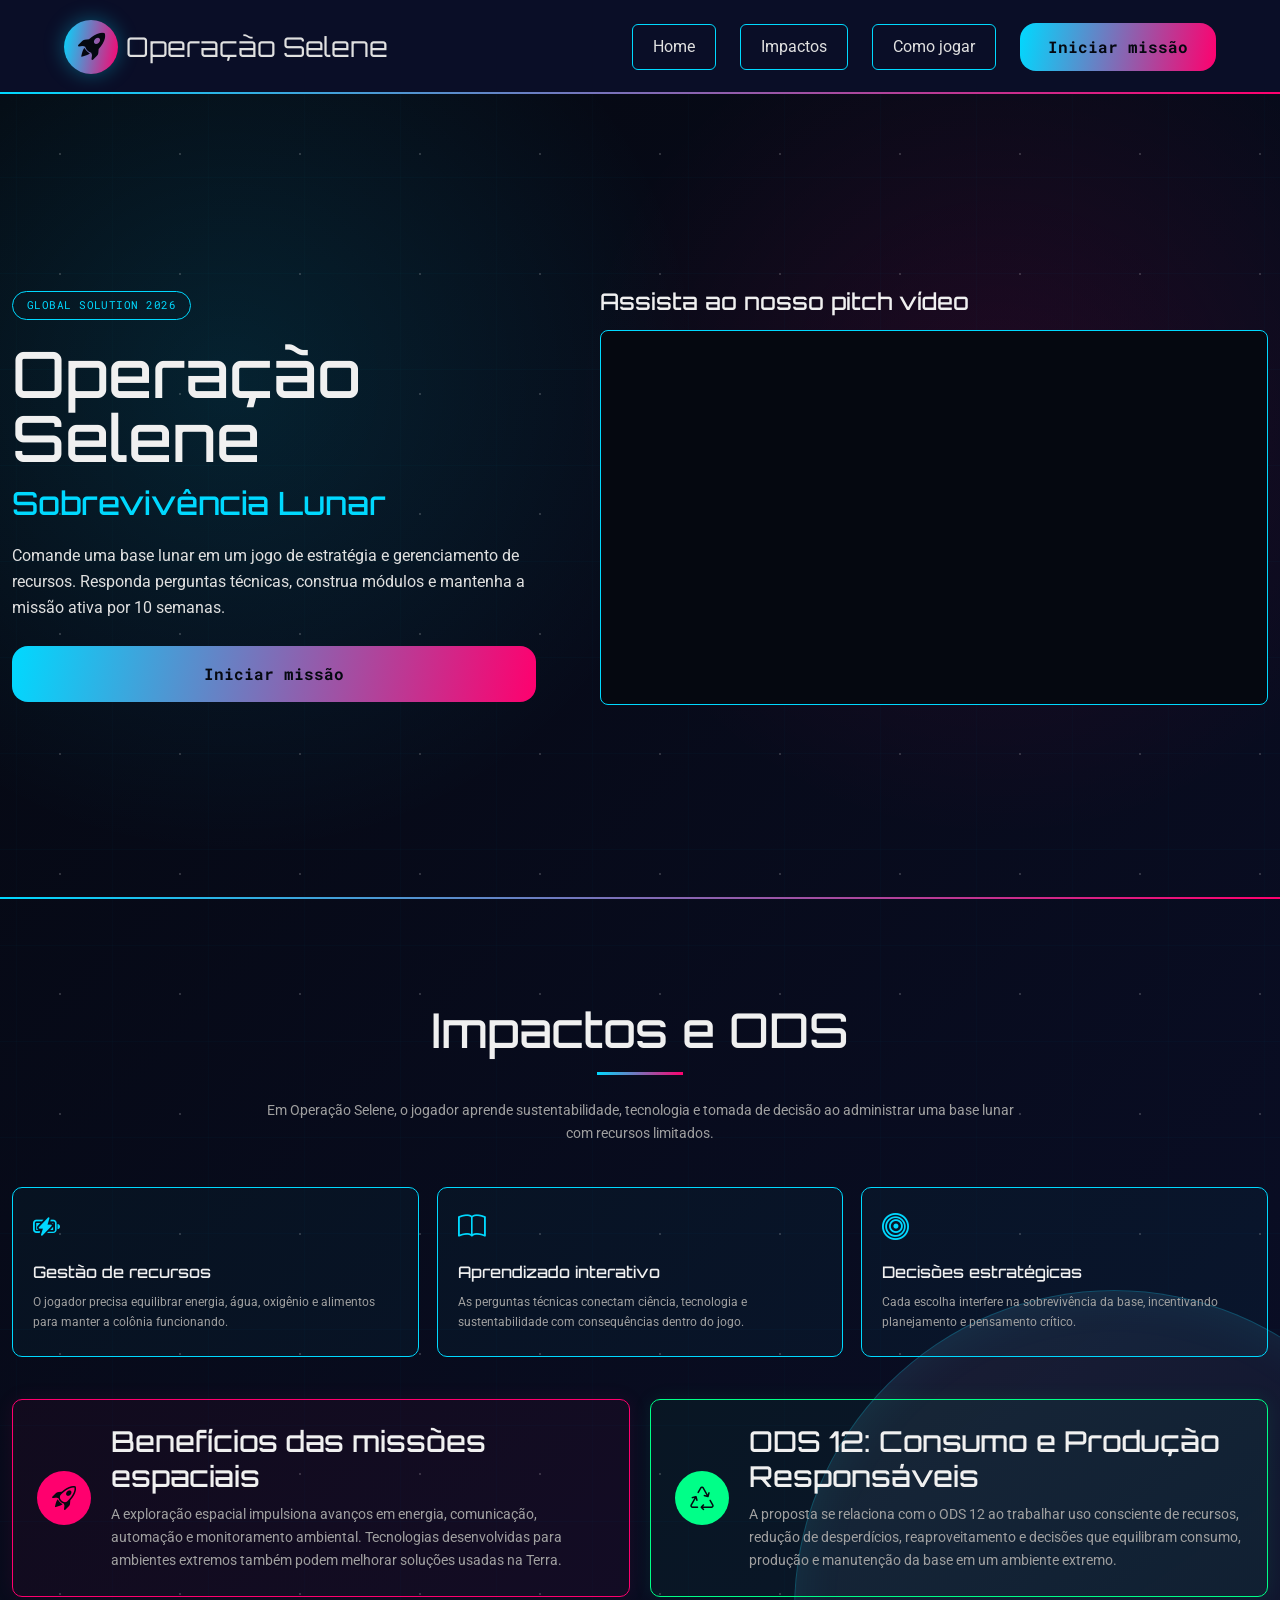
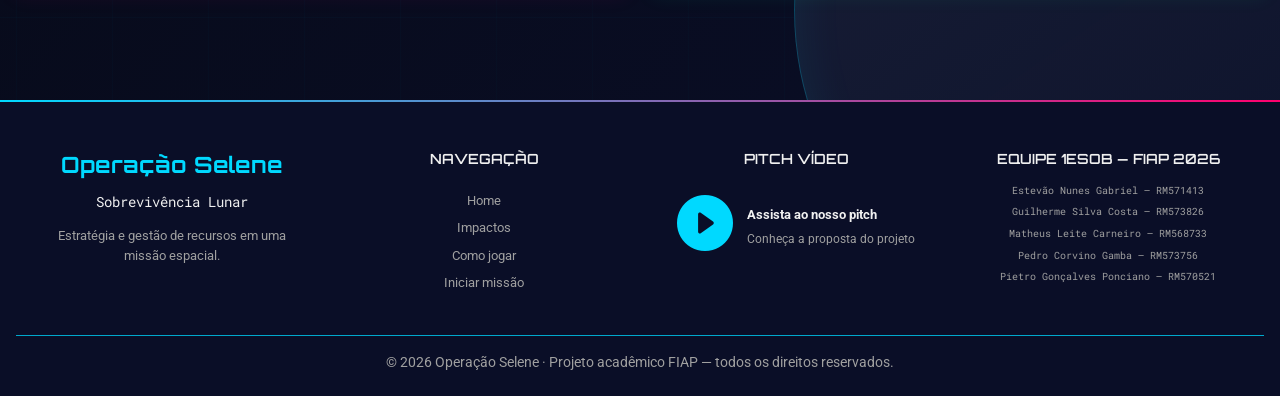
==== index.html @ 8a62bac6 "feat: adiciona a pagina impactos e coloca ela nos footers e navbars das demais paginas" ====
<!doctype html>
<html lang="pt-br">
  <head>
    <meta charset="UTF-8" />
    <meta name="viewport" content="width=device-width, initial-scale=1.0" />
    <link
      rel="stylesheet"
      href="https://cdn.jsdelivr.net/npm/bootstrap-icons@1.13.1/font/bootstrap-icons.min.css"
    />
    <link
      href="https://cdn.jsdelivr.net/npm/bootstrap@5.3.8/dist/css/bootstrap.min.css"
      rel="stylesheet"
      integrity="sha384-sRIl4kxILFvY47J16cr9ZwB07vP4J8+LH7qKQnuqkuIAvNWLzeN8tE5YBujZqJLB"
      crossorigin="anonymous"
    />
    <link rel="stylesheet" href="./src/css/home.css" />
    <title>Operação Selene - Sobrevivência Lunar</title>
  </head>
  <body>
    <header class="borda-gradient-bottom">
      <div class="logo">
        <i class="bi bi-rocket-takeoff-fill logo-icone"></i>
        <p class="logo-texto">Operação Selene</p>
      </div>

      <button
        class="menu-hamburguer"
        id="menu-icone"
        type="button"
        aria-label="Abrir menu"
        aria-expanded="false"
      >
        <span></span>
        <span></span>
        <span></span>
      </button>

      <nav id="nav-menu">
        <ul>
          <li><a href="./index.html" class="nav-section">Home</a></li>
          <li>
            <a href="./src/pages/impactos.html" class="nav-section">Impactos</a>
          </li>
          <li>
            <a href="./src/pages/comoJogar.html" class="nav-section"
              >Como jogar</a
            >
          </li>
          <li>
            <a
              href="./src/pages/game-pages/briefing.html"
              class="nav-section botao-iniciar"
              data-game-start
              >Iniciar missão</a
            >
          </li>
        </ul>
      </nav>
    </header>

    <main class="fundo-espacial">
      <div class="container">
        <section class="hero-section borda-gradient-bottom">
          <div class="hero-conteudo">
            <div class="hero-info">
              <span class="hero-tag">Global Solution 2026</span>

              <h1 class="titulo-hero">Operação Selene</h1>

              <h2 class="subtitulo-hero">Sobrevivência Lunar</h2>

              <p class="texto-hero">
                Comande uma base lunar em um jogo de estratégia e gerenciamento
                de recursos. Responda perguntas técnicas, construa módulos e
                mantenha a missão ativa por 10 semanas.
              </p>
            </div>

            <div class="botoes-hero">
              <a
                href="./src/pages/game-pages/briefing.html"
                class="botao-iniciar"
                data-game-start
                >Iniciar missão</a
              >
            </div>
          </div>

          <div class="hero-media">
            <h2 class="hero-video-titulo">Assista ao nosso pitch vídeo</h2>

            <div class="hero-video">
              <iframe
                src="https://www.youtube-nocookie.com/embed/mi-SV3MQeB4?rel=0&amp;modestbranding=1&amp;iv_load_policy=3&amp;playsinline=1"
                title="Pitch vídeo Operação Selene"
                allow="
                  accelerometer;
                  autoplay;
                  clipboard-write;
                  encrypted-media;
                  gyroscope;
                  picture-in-picture;
                  web-share;
                "
                allowfullscreen
              ></iframe>
            </div>
          </div>
        </section>
      </div>

      <section class="impacto-section">
        <div class="container impacto-conteudo">
          <h2 class="titulo-section">Impactos e ODS</h2>

          <p class="impacto-descricao">
            Em Operação Selene, o jogador aprende sustentabilidade, tecnologia e
            tomada de decisão ao administrar uma base lunar com recursos
            limitados.
          </p>

          <div class="cards-impacto">
            <article class="card-impacto">
              <i class="bi bi-battery-charging" aria-hidden="true"></i>
              <h3>Gestão de recursos</h3>
              <p>
                O jogador precisa equilibrar energia, água, oxigênio e alimentos
                para manter a colônia funcionando.
              </p>
            </article>

            <article class="card-impacto">
              <i class="bi bi-book" aria-hidden="true"></i>
              <h3>Aprendizado interativo</h3>
              <p>
                As perguntas técnicas conectam ciência, tecnologia e
                sustentabilidade com consequências dentro do jogo.
              </p>
            </article>

            <article class="card-impacto">
              <i class="bi bi-bullseye" aria-hidden="true"></i>
              <h3>Decisões estratégicas</h3>
              <p>
                Cada escolha interfere na sobrevivência da base, incentivando
                planejamento e pensamento crítico.
              </p>
            </article>
          </div>

          <div class="destaques-impacto">
            <article class="missoes-destaque">
              <i class="bi bi-rocket-takeoff" aria-hidden="true"></i>
              <div>
                <h3>Benefícios das missões espaciais</h3>
                <p>
                  A exploração espacial impulsiona avanços em energia,
                  comunicação, automação e monitoramento ambiental. Tecnologias
                  desenvolvidas para ambientes extremos também podem melhorar
                  soluções usadas na Terra.
                </p>
              </div>
            </article>

            <article class="ods-destaque">
              <i class="bi bi-recycle" aria-hidden="true"></i>
              <div>
                <h3>ODS 12: Consumo e Produção Responsáveis</h3>
                <p>
                  A proposta se relaciona com o ODS 12 ao trabalhar uso
                  consciente de recursos, redução de desperdícios,
                  reaproveitamento e decisões que equilibram consumo, produção e
                  manutenção da base em um ambiente extremo.
                </p>
              </div>
            </article>
          </div>
        </div>
      </section>
    </main>

    <footer class="footer-section">
      <div class="footer-container">
        <div class="footer-grid">
          <section class="footer-marca">
            <a href="./index.html" class="footer-logo">Operação Selene</a>

            <p class="footer-texto-medio">Sobrevivência Lunar</p>

            <p class="footer-texto-fraco">
              Estratégia e gestão de recursos em uma missão espacial.
            </p>
          </section>

          <nav class="footer-navegacao" aria-label="Links do rodapé">
            <p class="footer-titulo">Navegação</p>
            <a href="./index.html" class="footer-navegacao-pagina">Home</a>
            <a href="./src/pages/impactos.html" class="footer-navegacao-pagina"
              >Impactos</a
            >
            <a href="./src/pages/comoJogar.html" class="footer-navegacao-pagina"
              >Como jogar</a
            >
            <a
              href="./src/pages/game-pages/briefing.html"
              class="footer-navegacao-pagina"
              data-game-start
              >Iniciar missão</a
            >
          </nav>

          <section class="footer-pitch">
            <p class="footer-titulo">Pitch vídeo</p>

            <a href="#" target="_blank" class="footer-pitch-link">
              <i class="bi bi-play-circle-fill" aria-hidden="true"></i>
              <span>
                <strong>Assista ao nosso pitch</strong>
                <small>Conheça a proposta do projeto</small>
              </span>
            </a>
          </section>

          <section class="footer-equipe">
            <p class="footer-titulo">Equipe 1ESOB — FIAP 2026</p>
            <ul>
              <li>Estevão Nunes Gabriel — RM571413</li>
              <li>Guilherme Silva Costa — RM573826</li>
              <li>Matheus Leite Carneiro — RM568733</li>
              <li>Pedro Corvino Gamba — RM573756</li>
              <li>Pietro Gonçalves Ponciano — RM570521</li>
            </ul>
          </section>
        </div>

        <p class="footer-copyright">
          © 2026 Operação Selene · Projeto acadêmico FIAP — todos os direitos
          reservados.
        </p>
      </div>
    </footer>

    <script
      src="https://cdn.jsdelivr.net/npm/bootstrap@5.3.8/dist/js/bootstrap.bundle.min.js"
      integrity="sha384-FKyoEForCGlyvwx9Hj09JcYn3nv7wiPVlz7YYwJrWVcXK/BmnVDxM+D2scQbITxI"
      crossorigin="anonymous"
    ></script>
    <script src="./src/js/script.js"></script>
    <script src="./src/js/lunar_game/game-config.js"></script>
    <script src="./src/js/lunar_game/game-state.js"></script>
    <script src="./src/js/lunar_game/game.js"></script>
  </body>
</html>
---- src/css/home.css ----
@import url("./global-style.css");

.container {
  max-width: 1400px;
}

/* Hero */

.hero-section {
  display: flex;
  align-items: center;
  gap: clamp(32px, 5vw, 72px);
  min-height: calc(100vh - 95px);
  padding: clamp(48px, 7vw, 96px) 0;
}

.hero-conteudo {
  display: flex;
  flex: 1 1 44%;
  flex-direction: column;
  align-items: flex-start;
  gap: 24px;
  min-width: 0;
}

.hero-info {
  display: flex;
  flex-direction: column;
  align-items: flex-start;
}

.hero-tag {
  margin-bottom: 22px;
  padding: 5px 14px;
  border: 1px solid var(--color-cyan);
  border-radius: 999px;
  color: var(--color-cyan);
  font-family: var(--font-mono);
  font-size: 0.7rem;
  letter-spacing: 0.04em;
  text-transform: uppercase;
}

.titulo-hero {
  margin: 0;
  color: var(--color-text-lighter);
  font-family: var(--font-title);
  font-size: clamp(2.7rem, 5vw, 5rem);
  line-height: 1;
}

.subtitulo-hero {
  margin: 14px 0 20px;
  color: var(--color-cyan);
  font-family: var(--font-title);
  font-size: clamp(1.4rem, 2.5vw, 2rem);
}

.texto-hero {
  max-width: 680px;
  margin-bottom: 0;
  color: var(--color-text-light);
  font-size: 1rem;
  line-height: 1.65;
}

.botoes-hero {
  display: flex;
  flex-wrap: wrap;
  gap: 14px;
  width: 100%;
  max-width: 680px;
}

.botoes-hero .botao-iniciar {
  display: inline-flex;
  align-items: center;
  justify-content: center;
  width: 100%;
  min-height: 56px;
  padding: 14px clamp(28px, 4vw, 48px);
  text-decoration: none;
  text-align: center;
  transition: transform 0.3s ease;
}

.hero-media {
  display: flex;
  flex: 1 1 56%;
  flex-direction: column;
  gap: 14px;
  min-width: 0;
}

.hero-video-titulo {
  margin: 0;
  color: var(--color-text-lighter);
  font-family: var(--font-title);
  font-size: clamp(1rem, 1.8vw, 1.45rem);
}

.hero-video {
  display: block;
  min-width: 0;
  width: 100%;
  aspect-ratio: 16 / 9;
  overflow: hidden;
  border: 1px solid var(--color-cyan);
  border-radius: 8px;
  background: var(--color-bg-darker);
}

.hero-video iframe {
  display: block;
  width: 100%;
  height: 100%;
  border: 0;
}

/* Impacto e ODS */

.impacto-section {
  padding: clamp(64px, 8vw, 104px) 0;
  background: transparent;
}

.impacto-conteudo {
  display: flex;
  flex-direction: column;
  align-items: center;
}

.titulo-section {
  position: relative;
  margin-bottom: 24px;
  padding-bottom: 16px;
  color: var(--color-text-lighter);
  font-family: var(--font-title);
  font-size: clamp(2rem, 4vw, 3rem);
  text-align: center;
}

.titulo-section::after {
  content: "";
  position: absolute;
  bottom: 0;
  left: 50%;
  width: 86px;
  height: 3px;
  background: var(--gradient-primary);
  transform: translateX(-50%);
}

.impacto-descricao {
  max-width: 760px;
  margin: 0 auto 42px;
  color: var(--color-text-muted);
  font-size: 0.9rem;
  line-height: 1.6;
  text-align: center;
}

.missoes-destaque h3,
.ods-destaque h3 {
  color: var(--color-text-lighter);
  font-family: var(--font-title);
  font-size: clamp(1.3rem, 2.5vw, 1.8rem);
}

.missoes-destaque p,
.ods-destaque p {
  margin: 10px 0 0;
  color: var(--color-text-muted);
  font-size: 0.9rem;
  line-height: 1.6;
}

.cards-impacto {
  display: flex;
  flex-wrap: wrap;
  gap: 18px;
}

.card-impacto {
  flex: 1 1 260px;
  min-height: 170px;
  padding: 20px;
  border: 1px solid var(--color-cyan);
  border-radius: 10px;
  background: var(--color-cyan-transparent);
}

.card-impacto i {
  color: var(--color-cyan);
  font-size: 1.7rem;
}

.card-impacto h3 {
  margin-top: 14px;
  color: var(--color-text-lighter);
  font-family: var(--font-title);
  font-size: 1rem;
}

.card-impacto p {
  margin: 10px 0 0;
  color: var(--color-text-muted);
  font-size: 0.78rem;
  line-height: 1.6;
}

.destaques-impacto {
  display: flex;
  align-items: stretch;
  gap: 20px;
  width: 100%;
  margin-top: 42px;
}

.missoes-destaque,
.ods-destaque {
  display: flex;
  flex: 1 1 0;
  align-items: center;
  gap: 20px;
  padding: 24px;
  border-radius: 10px;
}

.missoes-destaque {
  border: 1px solid var(--color-magenta);
  background: var(--color-magenta-transparent);
  box-shadow: 0 0 20px var(--color-magenta-shadow);
}

.ods-destaque {
  border: 1px solid var(--color-success);
  background: var(--color-success-transparent);
  box-shadow: 0 0 20px var(--color-success-shadow);
}

.missoes-destaque > i,
.ods-destaque > i {
  display: flex;
  align-items: center;
  justify-content: center;
  width: 54px;
  height: 54px;
  flex-shrink: 0;
  border-radius: 50%;
  color: var(--color-bg-darker);
  font-size: 1.5rem;
}

.missoes-destaque > i {
  background: var(--color-magenta);
}

.ods-destaque > i {
  background: var(--color-success);
}

.botao-iniciar:hover,
.card-impacto:hover,
.missoes-destaque:hover,
.ods-destaque:hover {
  transition: 0.5s ease;
  transform: scale(1.03);
}

/* Responsividade */
@media (max-width: 850px) {
  /* Hero */
  .hero-section {
    flex-direction: column;
    align-items: stretch;
    min-height: auto;
    gap: 20px;
  }

  .hero-conteudo {
    display: contents;
  }

  .hero-info {
    align-items: center;
    text-align: center;
    order: 1;
  }

  .titulo-hero {
    text-align: center;
  }

  .hero-media {
    order: 3;
    flex: none;
  }

  .titulo-hero {
    font-size: clamp(2.2rem, 12vw, 3.2rem);
  }

  .botoes-hero {
    align-items: center;
    align-self: center;
    order: 2;
    width: 100%;
  }

  .botoes-hero .botao-iniciar {
    min-height: 58px;
  }

  .card-impacto {
    flex-basis: 100%;
  }

  .missoes-destaque,
  .ods-destaque {
    flex-direction: column;
    text-align: center;
  }

  .destaques-impacto {
    flex-direction: column;
  }

  .hero-video-titulo {
    margin: 5% 0 2% 0;
    align-self: center;
    text-align: center;
  }
}
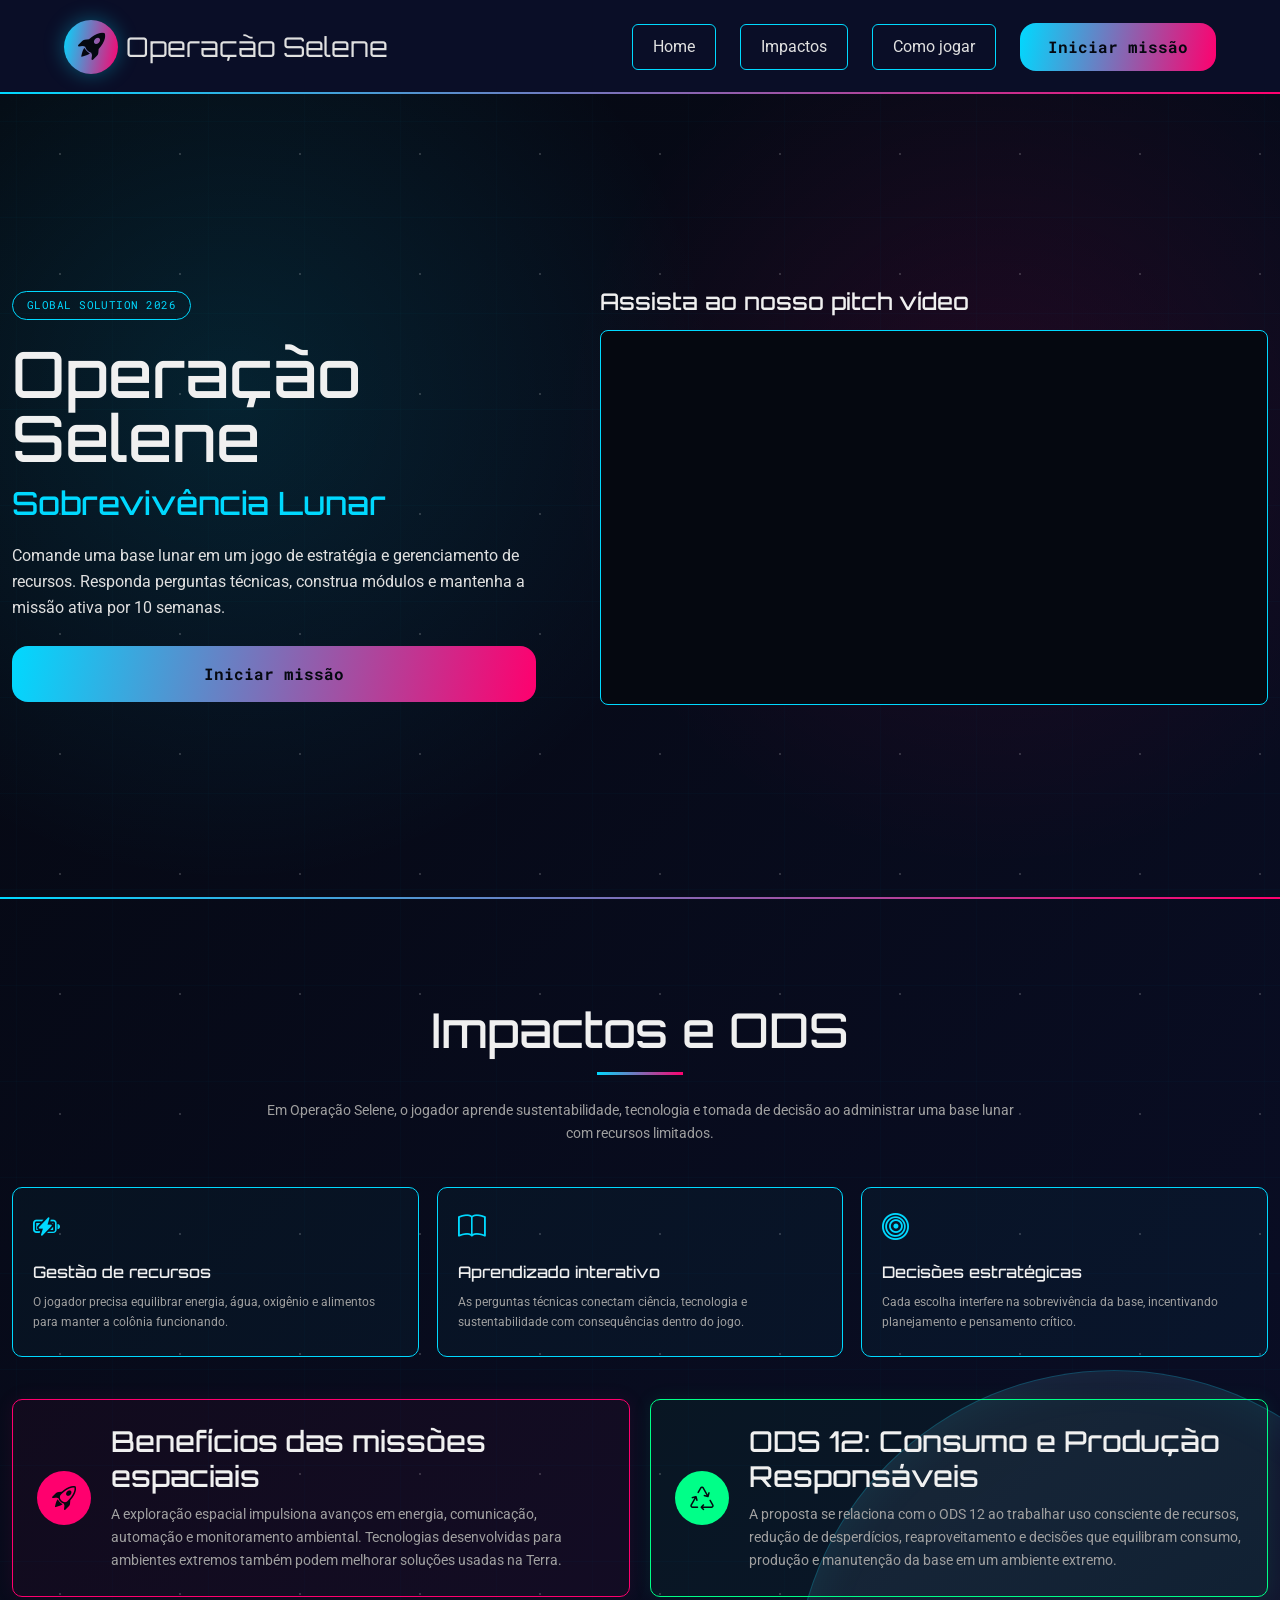
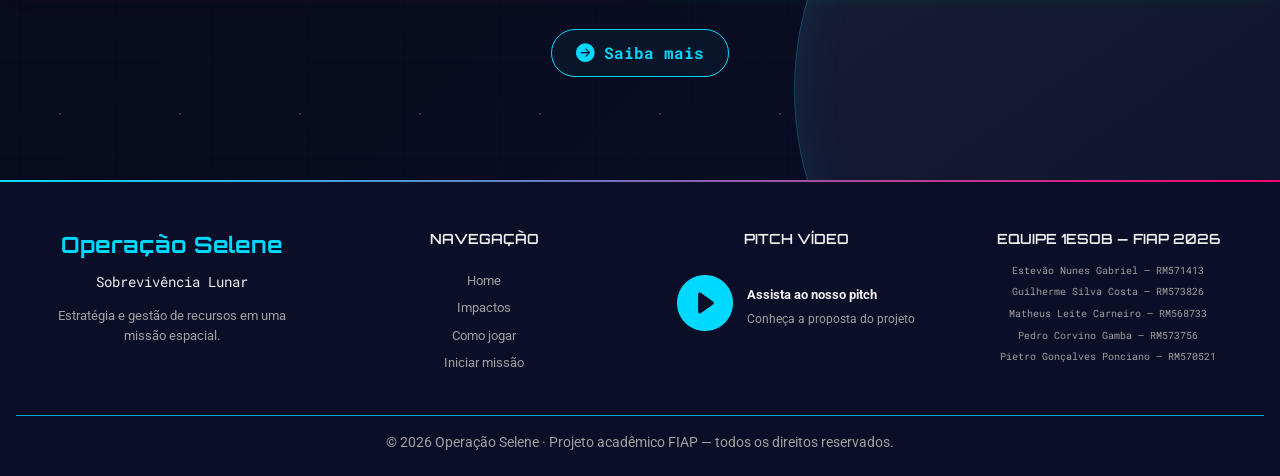
==== commit bf91efc7: "feat: adiciona o botao saiba mais que leva a pagina de impactos" ====
--- a/index.html
+++ b/index.html
@@ -175,6 +175,12 @@
               </div>
             </article>
           </div>
+          <div class="impacto-saiba-mais">
+            <a href="./src/pages/impactos.html">
+              <i class="bi bi-arrow-right-circle-fill" aria-hidden="true"></i>
+              <span>Saiba mais</span>
+            </a>
+          </div>
         </div>
       </section>
     </main>
--- a/src/css/home.css
+++ b/src/css/home.css
@@ -260,6 +260,56 @@
   background: var(--color-success);
 }
 
+.impacto-saiba-mais {
+  display: flex;
+  justify-content: center;
+  width: 100%;
+  margin-top: 32px;
+}
+
+.impacto-saiba-mais a {
+  text-align: center;
+  display: inline-flex;
+  align-items: center;
+  justify-content: center;
+  gap: 10px;
+  min-height: 48px;
+  padding: 12px 24px;
+  border: 1px solid var(--color-cyan);
+  border-radius: 999px;
+  background: var(--color-cyan-transparent);
+  color: var(--color-cyan);
+  font-family: var(--font-mono);
+  font-weight: 700;
+  line-height: 1;
+  text-decoration: none;
+  transition:
+    background 0.3s ease,
+    color 0.3s ease,
+    transform 0.3s ease,
+    box-shadow 0.3s ease;
+}
+
+.impacto-saiba-mais i {
+  display: inline-flex;
+  align-items: center;
+  font-size: 1.15rem;
+  line-height: 1;
+}
+
+.impacto-saiba-mais span {
+  display: inline-flex;
+  align-items: center;
+  line-height: 1;
+}
+
+.impacto-saiba-mais a:hover {
+  background: var(--color-cyan);
+  color: var(--color-bg-darker);
+  box-shadow: 0 0 20px var(--color-cyan-shadow);
+  transform: translateY(-2px);
+}
+
 .botao-iniciar:hover,
 .card-impacto:hover,
 .missoes-destaque:hover,
@@ -270,7 +320,6 @@
 
 /* Responsividade */
 @media (max-width: 850px) {
-  /* Hero */
   .hero-section {
     flex-direction: column;
     align-items: stretch;
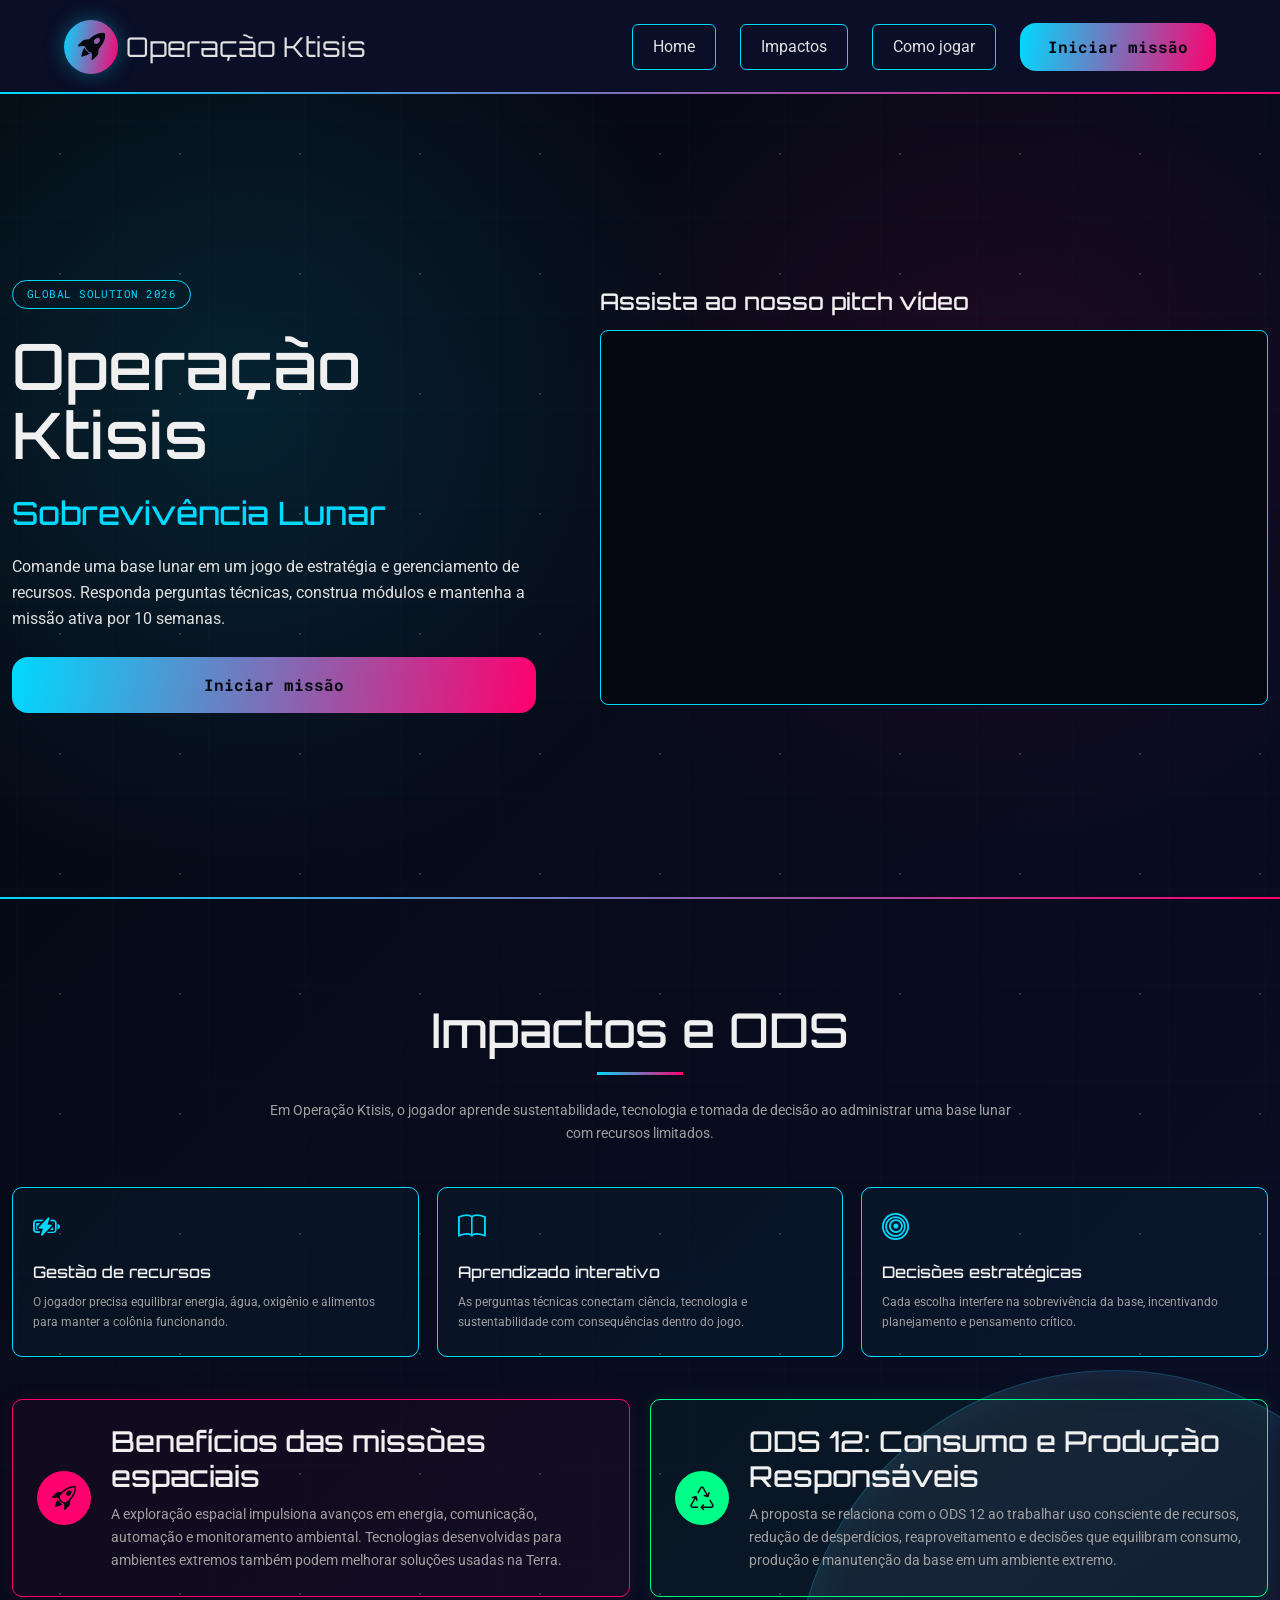
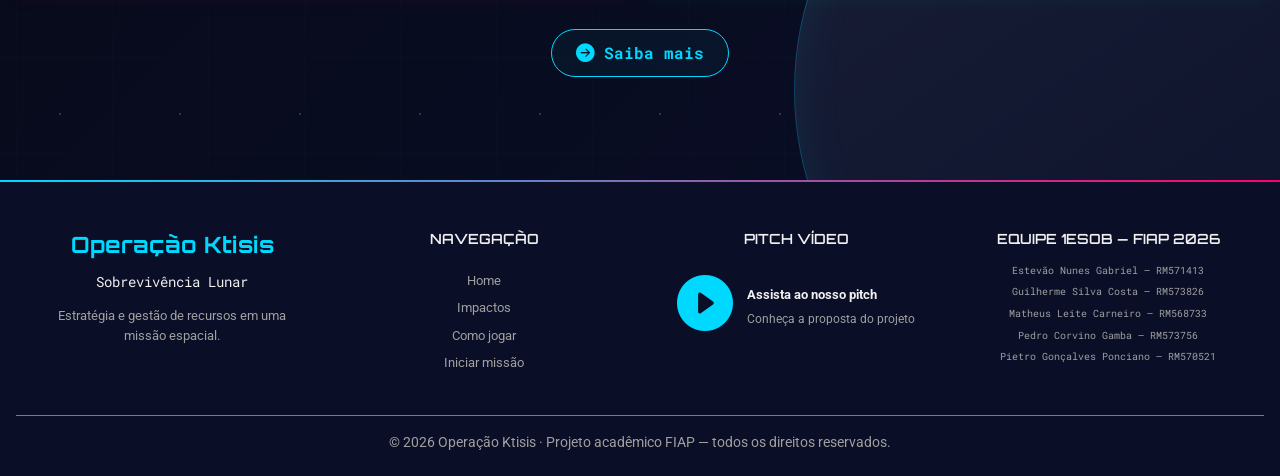
==== commit 03f83cc0: "style: renomeia OperaçãoSelene, para Operação Ktisis" ====
--- a/index.html
+++ b/index.html
@@ -14,13 +14,13 @@
       crossorigin="anonymous"
     />
     <link rel="stylesheet" href="./src/css/home.css" />
-    <title>Operação Selene - Sobrevivência Lunar</title>
+    <title>Operação Ktisis - Sobrevivência Lunar</title>
   </head>
   <body>
     <header class="borda-gradient-bottom">
       <div class="logo">
         <i class="bi bi-rocket-takeoff-fill logo-icone"></i>
-        <p class="logo-texto">Operação Selene</p>
+        <p class="logo-texto">Operação Ktisis</p>
       </div>
 
       <button
@@ -65,7 +65,7 @@
             <div class="hero-info">
               <span class="hero-tag">Global Solution 2026</span>
 
-              <h1 class="titulo-hero">Operação Selene</h1>
+              <h1 class="titulo-hero">Operação Ktisis</h1>
 
               <h2 class="subtitulo-hero">Sobrevivência Lunar</h2>
 
@@ -92,7 +92,7 @@
             <div class="hero-video">
               <iframe
                 src="https://www.youtube-nocookie.com/embed/mi-SV3MQeB4?rel=0&amp;modestbranding=1&amp;iv_load_policy=3&amp;playsinline=1"
-                title="Pitch vídeo Operação Selene"
+                title="Pitch vídeo Operação Ktisis"
                 allow="
                   accelerometer;
                   autoplay;
@@ -114,7 +114,7 @@
           <h2 class="titulo-section">Impactos e ODS</h2>
 
           <p class="impacto-descricao">
-            Em Operação Selene, o jogador aprende sustentabilidade, tecnologia e
+            Em Operação Ktisis, o jogador aprende sustentabilidade, tecnologia e
             tomada de decisão ao administrar uma base lunar com recursos
             limitados.
           </p>
@@ -189,7 +189,7 @@
       <div class="footer-container">
         <div class="footer-grid">
           <section class="footer-marca">
-            <a href="./index.html" class="footer-logo">Operação Selene</a>
+            <a href="./index.html" class="footer-logo">Operação Ktisis</a>
 
             <p class="footer-texto-medio">Sobrevivência Lunar</p>
 
@@ -240,7 +240,7 @@
         </div>
 
         <p class="footer-copyright">
-          © 2026 Operação Selene · Projeto acadêmico FIAP — todos os direitos
+          © 2026 Operação Ktisis · Projeto acadêmico FIAP — todos os direitos
           reservados.
         </p>
       </div>
@@ -257,3 +257,4 @@
     <script src="./src/js/lunar_game/game.js"></script>
   </body>
 </html>
+
--- a/src/css/home.css
+++ b/src/css/home.css
@@ -42,23 +42,24 @@
 }
 
 .titulo-hero {
-  margin: 0;
+  margin: 0 0 clamp(18px, 2vw, 28px);
   color: var(--color-text-lighter);
   font-family: var(--font-title);
   font-size: clamp(2.7rem, 5vw, 5rem);
-  line-height: 1;
+  line-height: 1.08;
 }
 
 .subtitulo-hero {
-  margin: 14px 0 20px;
+  margin: 0 0 clamp(14px, 1.8vw, 22px);
   color: var(--color-cyan);
   font-family: var(--font-title);
   font-size: clamp(1.4rem, 2.5vw, 2rem);
+  line-height: 1.15;
 }
 
 .texto-hero {
   max-width: 680px;
-  margin-bottom: 0;
+  margin: 0;
   color: var(--color-text-light);
   font-size: 1rem;
   line-height: 1.65;
